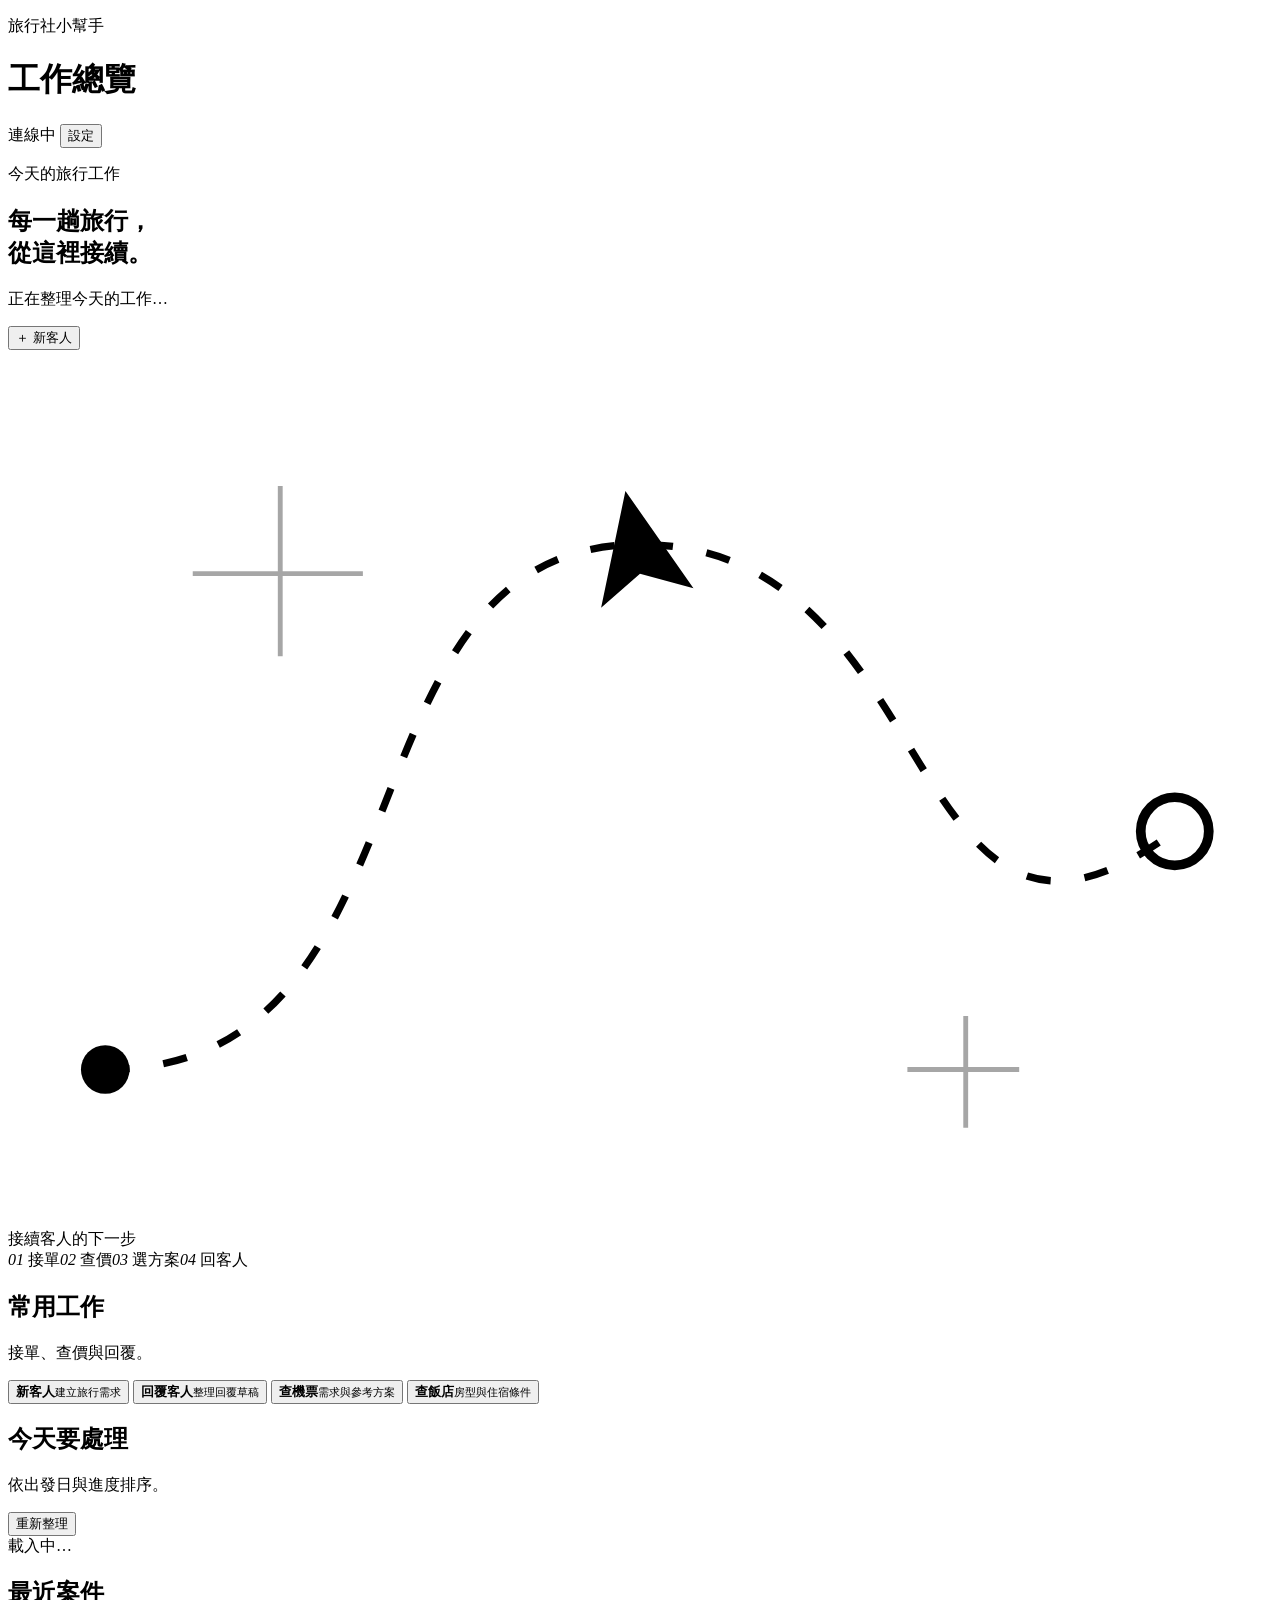
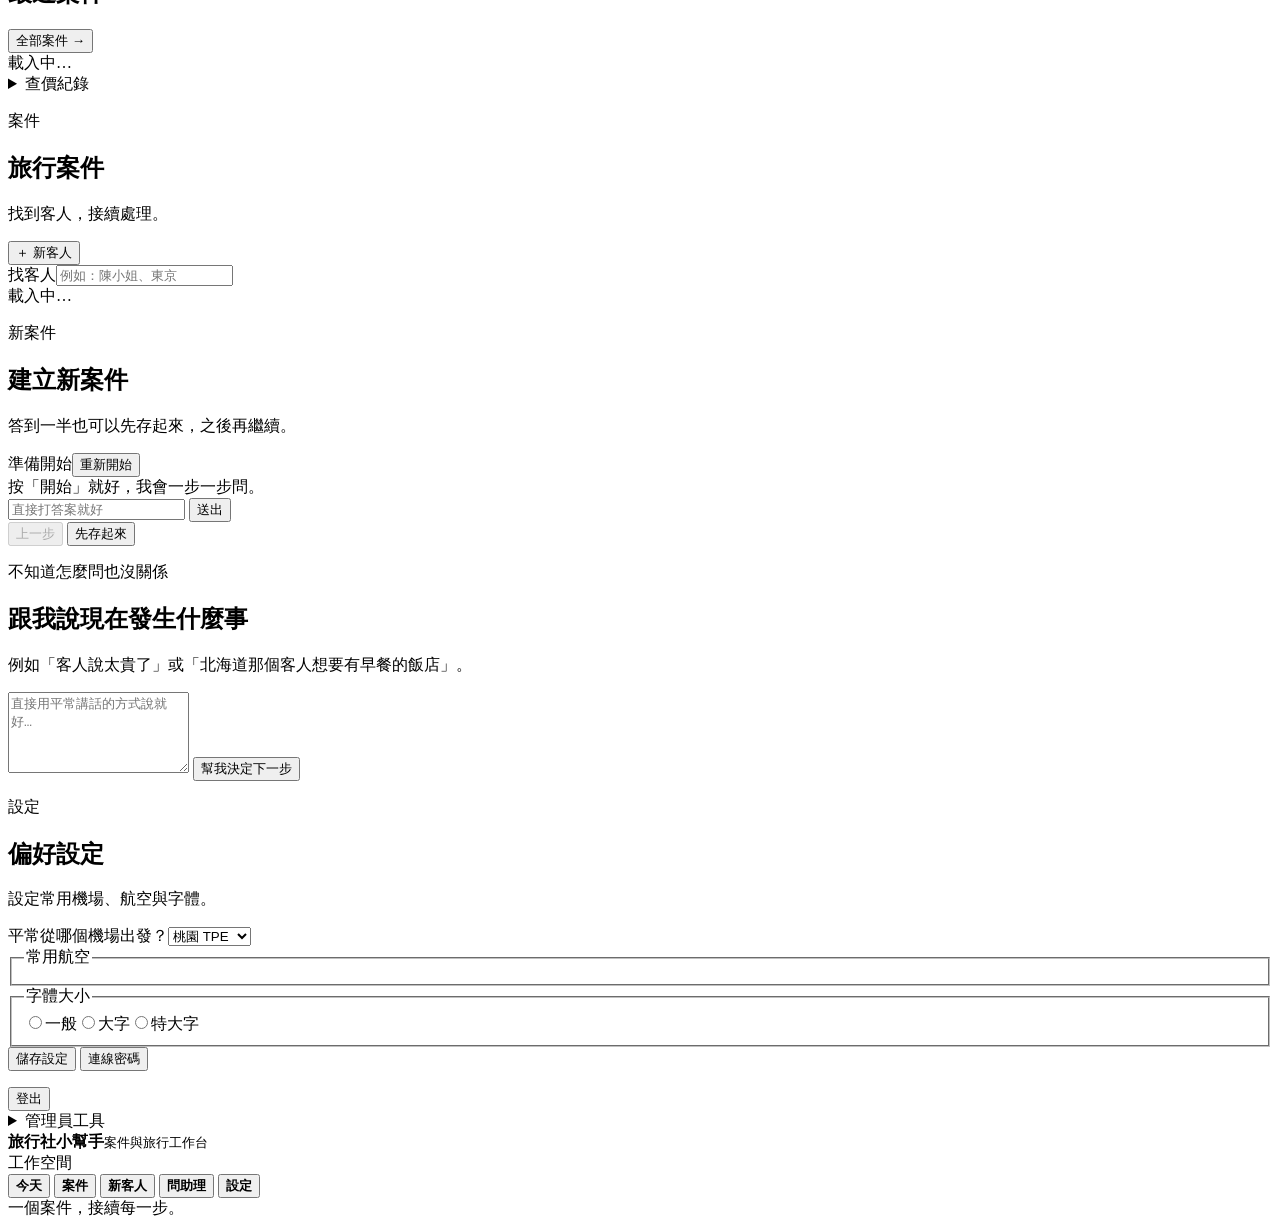
==== app/mom_static/index.html @ 0b6f7917 "Refine Mom Mode with a designed travel workspace" ====
<!doctype html>
<html lang="zh-Hant">
<!-- Mom Travel Desk v0.8.1 -->
<head>
  <meta charset="utf-8">
  <meta name="viewport" content="width=device-width,initial-scale=1,viewport-fit=cover">
  <meta name="theme-color" content="#172b3a">
  <meta name="color-scheme" content="light">
  <title>旅行社小幫手</title>
  <link rel="manifest" href="/static/manifest.webmanifest">
  <link rel="stylesheet" href="/static/style.css">
</head>
<body>
  <div class="app-shell">
    <header class="topbar">
      <div>
        <p class="eyebrow">旅行社小幫手</p>
        <h1 id="viewTitle">工作總覽</h1>
      </div>
      <div class="top-actions">
        <span id="headerIdentity" class="header-identity hidden"></span>
        <span id="connectionBadge" class="status-badge status-neutral">連線中</span>
        <button class="icon-text-button" type="button" data-action="open-settings">設定</button>
      </div>
    </header>

    <main id="main" tabindex="-1">
      <section id="view-today" class="view is-active" data-view="today" aria-labelledby="todayTitle">
        <div class="hero-card">
          <div class="hero-content">
            <p class="section-kicker" id="todayDate">今天的旅行工作</p>
            <h2 id="todayTitle">每一趟旅行，<br>從這裡接續。</h2>
            <p id="todaySummary">正在整理今天的工作…</p>
            <button id="primaryTodayAction" class="primary-button" type="button" data-action="new-case">＋ 新客人</button>
          </div>
          <div class="hero-route" aria-hidden="true">
            <svg viewBox="0 0 260 180" fill="none"><path d="M20 148C90 148 66 40 130 40s53 101 110 59" stroke="currentColor" stroke-width="1.5" stroke-dasharray="5 7"/><circle cx="20" cy="148" r="5" fill="currentColor"/><circle cx="240" cy="99" r="7" stroke="currentColor" stroke-width="2"/><path d="m127 29 14 20-11-3-8 7 5-24Z" fill="currentColor"/><path d="M38 46h35M56 28v35M185 148h23M197 137v23" stroke="currentColor" opacity=".35"/></svg>
            <span>接續客人的下一步</span>
          </div>
          <div class="workflow-rail" aria-label="一般工作流程，非案件進度"><span><i>01</i> 接單</span><span><i>02</i> 查價</span><span><i>03</i> 選方案</span><span><i>04</i> 回客人</span></div>
        </div>

        <section class="section-block" aria-labelledby="quickTitle">
          <div class="section-heading">
            <h2 id="quickTitle">常用工作</h2>
            <p>接單、查價與回覆。</p>
          </div>
          <div class="quick-grid">
            <button class="quick-card" type="button" data-action="new-case"><span class="shortcut-icon" data-icon="person"></span><span><b>新客人</b><small>建立旅行需求</small></span></button>
            <button class="quick-card" type="button" data-action="customer-reply"><span class="shortcut-icon" data-icon="reply"></span><span><b>回覆客人</b><small>整理回覆草稿</small></span></button>
            <button class="quick-card" type="button" data-action="flight-search"><span class="shortcut-icon" data-icon="plane"></span><span><b>查機票</b><small>需求與參考方案</small></span></button>
            <button class="quick-card" type="button" data-action="hotel-search"><span class="shortcut-icon" data-icon="hotel"></span><span><b>查飯店</b><small>房型與住宿條件</small></span></button>
          </div>
        </section>

        <div class="workspace-grid">
        <section class="section-block priority-section" aria-labelledby="priorityTitle">
          <div class="section-heading split">
            <div><h2 id="priorityTitle">今天要處理</h2><p>依出發日與進度排序。</p></div>
            <button class="text-button" type="button" data-action="refresh-home">重新整理</button>
          </div>
          <div id="priorityList" class="stack" role="list" aria-label="優先處理案件"><div class="skeleton-card">載入中…</div></div>
        </section>

        <div class="workspace-side">
        <section class="section-block" aria-labelledby="recentTitle">
          <div class="section-heading split"><h2 id="recentTitle">最近案件</h2><button class="text-button" type="button" data-nav="cases">全部案件 →</button></div>
          <div id="recentCases" class="stack"><div class="skeleton-card">載入中…</div></div>
        </section>
        <details class="section-block search-history">
          <summary id="searchTitle">查價紀錄</summary>
          <div id="searchProgressList" class="stack"><p class="muted">尚無查價紀錄。</p></div>
        </details>
        </div>
        </div>
      </section>

      <section id="view-cases" class="view" data-view="cases" aria-labelledby="casesTitle">
        <div class="page-title-row"><div><p class="section-kicker">案件</p><h2 id="casesTitle">旅行案件</h2><p class="muted">找到客人，接續處理。</p></div><button class="primary-button compact" type="button" data-action="new-case">＋ 新客人</button></div>
        <label class="search-field"><span>找客人</span><input id="caseSearchInput" type="search" autocomplete="off" placeholder="例如：陳小姐、東京"></label>
        <div id="caseList" class="stack"><div class="skeleton-card">載入中…</div></div>
      </section>

      <section id="view-new" class="view" data-view="new" aria-labelledby="newTitle">
        <div class="page-title-row"><div><p class="section-kicker">新案件</p><h2 id="newTitle">建立新案件</h2><p class="muted">答到一半也可以先存起來，之後再繼續。</p></div></div>
        <div class="wizard-card">
          <div class="progress-meta"><span id="wizardProgressLabel">準備開始</span><button id="wizardResetButton" class="text-button" type="button" data-action="guided-reset">重新開始</button></div>
          <div class="progress-track" aria-hidden="true"><div id="wizardProgressBar" class="progress-fill p0"></div></div>
          <div id="wizardQuestion" class="wizard-question">按「開始」就好，我會一步一步問。</div>
          <div id="wizardOptions" class="choice-grid"></div>
          <div class="answer-row">
            <input aria-label="這一題的答案" id="wizardInput" autocomplete="off" placeholder="直接打答案就好">
            <button class="primary-button" type="button" data-action="guided-send">送出</button>
          </div>
          <div class="wizard-actions">
            <button id="wizardBack" class="secondary-button" type="button" data-action="guided-back" disabled>上一步</button>
            <button class="secondary-button" type="button" data-action="guided-save">先存起來</button>
          </div>
        </div>
      </section>

      <section id="view-assistant" class="view" data-view="assistant" aria-labelledby="assistantTitle">
        <div class="page-title-row"><div><p class="section-kicker">不知道怎麼問也沒關係</p><h2 id="assistantTitle">跟我說現在發生什麼事</h2><p class="muted">例如「客人說太貴了」或「北海道那個客人想要有早餐的飯店」。</p></div></div>
        <div class="assistant-box">
          <textarea id="intentInput" rows="5" placeholder="直接用平常講話的方式說就好…"></textarea>
          <button class="primary-button full" type="button" data-action="infer-intent">幫我決定下一步</button>
        </div>
        <div id="intentResults" class="stack"></div>
      </section>

      <section id="view-settings" class="view" data-view="settings" aria-labelledby="settingsTitle">
        <div class="page-title-row"><div><p class="section-kicker">設定</p><h2 id="settingsTitle">偏好設定</h2><p class="muted">設定常用機場、航空與字體。</p></div></div>
        <form id="settingsForm" class="settings-card">
          <label><span>平常從哪個機場出發？</span><select id="defaultOrigin"><option value="TPE">桃園 TPE</option><option value="TSA">松山 TSA</option><option value="KHH">高雄 KHH</option><option value="RMQ">台中 RMQ</option></select></label>
          <fieldset><legend>常用航空</legend><div id="preferredAirlines" class="checkbox-grid"></div></fieldset>
          <fieldset><legend>字體大小</legend><div class="radio-row"><label><input type="radio" name="fontScale" value="normal">一般</label><label><input type="radio" name="fontScale" value="large">大字</label><label><input type="radio" name="fontScale" value="xlarge">特大字</label></div></fieldset>
          <button class="primary-button full" type="submit">儲存設定</button>
          <button class="secondary-button full" id="tokenSettingsButton" type="button" data-action="open-token">連線密碼</button>
          <div id="loginSettings" class="login-settings hidden"><p id="loginIdentity"></p><button class="secondary-button full" type="button" data-action="logout">登出</button></div>
        </form>
        <details class="admin-link" id="adminTools"><summary>管理員工具</summary><p>Browser Lab、官網信任、系統準備度等工程功能放在另一個工作台。</p><a href="/admin">開啟管理員工作台</a></details>
      </section>
    </main>

    <nav class="bottom-nav" aria-label="主要功能">
      <div class="sidebar-brand"><span class="brand-mark" data-icon="plane"></span><div><b>旅行社小幫手</b><small>案件與旅行工作台</small></div></div>
      <div class="nav-caption">工作空間</div>
      <button type="button" class="nav-item is-active" data-nav="today" aria-current="page"><span data-icon="overview"></span><b>今天</b></button>
      <button type="button" class="nav-item" data-nav="cases"><span data-icon="folder"></span><b>案件</b></button>
      <button type="button" class="nav-item nav-new" data-nav="new"><span data-icon="plus"></span><b>新客人</b></button>
      <button type="button" class="nav-item" data-nav="assistant"><span data-icon="reply"></span><b>問助理</b></button>
      <button type="button" class="nav-item" data-nav="settings"><span data-icon="settings"></span><b>設定</b></button>
      <div class="sidebar-note"><span class="note-dot"></span>一個案件，接續每一步。</div>
    </nav>
  </div>

  <dialog id="sheet" class="sheet-dialog"><div class="sheet"><div class="sheet-handle"></div><div class="sheet-head"><h2 id="sheetTitle">處理工作</h2><button type="button" class="close-button" data-action="close-sheet" aria-label="關閉">×</button></div><div id="sheetBody"></div></div></dialog>
  <dialog id="onboardingDialog" class="center-dialog"><form id="onboardingForm" method="dialog" class="dialog-card"><p class="section-kicker">第一次使用</p><h2>先幫您記住兩件事</h2><p class="muted">之後查價就不用每次重填。</p><label><span>平常從哪個機場出發？</span><select id="onboardingOrigin"><option value="TPE">桃園 TPE</option><option value="TSA">松山 TSA</option><option value="KHH">高雄 KHH</option><option value="RMQ">台中 RMQ</option></select></label><fieldset><legend>字體大小</legend><div class="radio-row"><label><input type="radio" name="onboardingFont" value="large" checked>大字</label><label><input type="radio" name="onboardingFont" value="xlarge">特大字</label><label><input type="radio" name="onboardingFont" value="normal">一般</label></div></fieldset><button class="primary-button full" type="submit">開始使用</button></form></dialog>
  <dialog id="loginDialog" class="center-dialog" aria-labelledby="loginTitle" aria-describedby="loginMessage"><div class="dialog-card"><h2 id="loginTitle">請重新登入</h2><p id="loginMessage">登入已過期或暫時無法確認，案件會保留。重新登入後可繼續處理。</p><button class="primary-button full" type="button" data-action="login">重新登入</button></div></dialog>
  <dialog id="tokenDialog" class="center-dialog"><form id="tokenForm" method="dialog" class="dialog-card"><h2>連線密碼</h2><p class="muted">只有系統啟用管理密碼時才需要。密碼只存在這個瀏覽器分頁，不會寫入案件。</p><label><span>管理密碼</span><input id="tokenInput" type="password" autocomplete="off"></label><div class="button-row"><button class="secondary-button" type="button" data-action="clear-token">清除</button><button class="primary-button" type="submit">套用</button></div></form></dialog>
  <div id="toast" class="toast" role="status" aria-live="polite"></div>
  <script src="/static/app.js" defer></script>
</body>
</html>
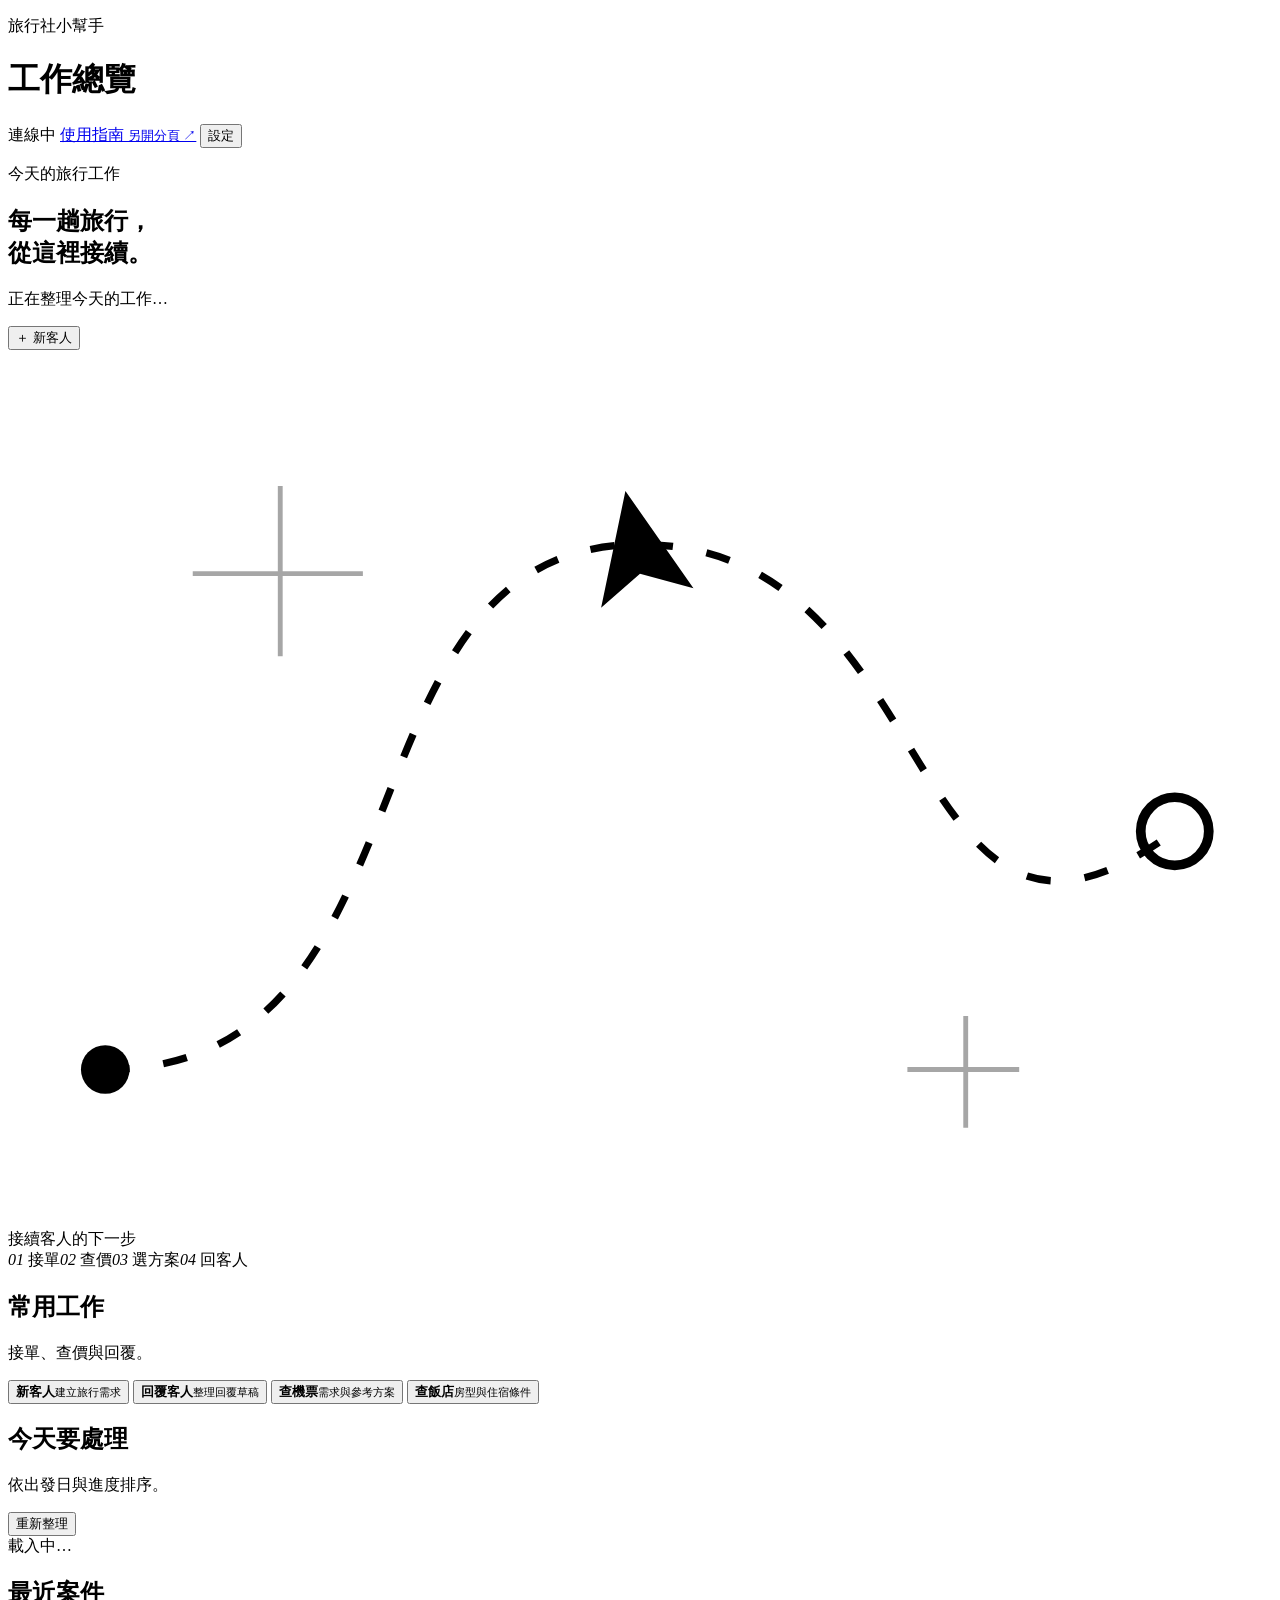
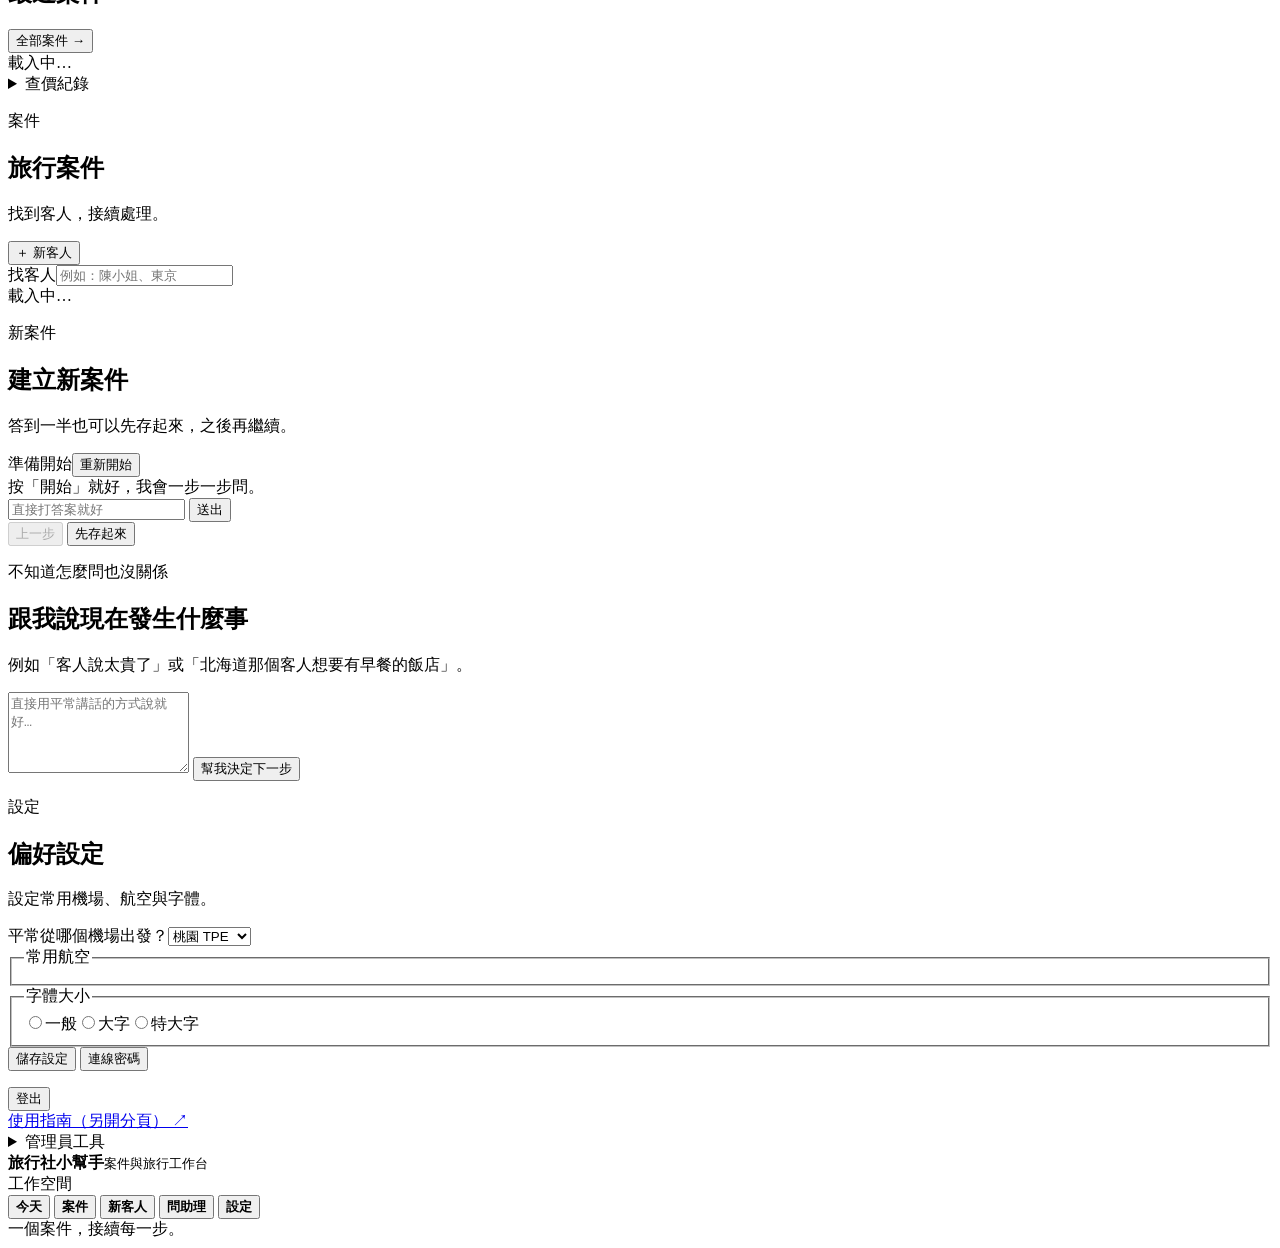
==== commit 145f056a: "Add in-web user guide and audit agency workflow coverage" ====
--- a/app/mom_static/index.html
+++ b/app/mom_static/index.html
@@ -20,6 +20,7 @@
       <div class="top-actions">
         <span id="headerIdentity" class="header-identity hidden"></span>
         <span id="connectionBadge" class="status-badge status-neutral">連線中</span>
+        <a class="guide-link" href="/static/guide.html" target="_blank" rel="noopener">使用指南 <small>另開分頁 ↗</small></a>
         <button class="icon-text-button" type="button" data-action="open-settings">設定</button>
       </div>
     </header>
@@ -118,6 +119,7 @@
           <button class="secondary-button full" id="tokenSettingsButton" type="button" data-action="open-token">連線密碼</button>
           <div id="loginSettings" class="login-settings hidden"><p id="loginIdentity"></p><button class="secondary-button full" type="button" data-action="logout">登出</button></div>
         </form>
+        <a class="settings-guide-link secondary-button" href="/static/guide.html#setup" target="_blank" rel="noopener">使用指南（另開分頁） ↗</a>
         <details class="admin-link" id="adminTools"><summary>管理員工具</summary><p>Browser Lab、官網信任、系統準備度等工程功能放在另一個工作台。</p><a href="/admin">開啟管理員工作台</a></details>
       </section>
     </main>
@@ -134,7 +136,7 @@
     </nav>
   </div>
 
-  <dialog id="sheet" class="sheet-dialog"><div class="sheet"><div class="sheet-handle"></div><div class="sheet-head"><h2 id="sheetTitle">處理工作</h2><button type="button" class="close-button" data-action="close-sheet" aria-label="關閉">×</button></div><div id="sheetBody"></div></div></dialog>
+  <dialog id="sheet" class="sheet-dialog"><div class="sheet"><div class="sheet-handle"></div><div class="sheet-head"><h2 id="sheetTitle">處理工作</h2><a id="sheetHelp" class="guide-link" href="/static/guide.html#start" target="_blank" rel="noopener">操作說明 <small>另開分頁 ↗</small></a><button type="button" class="close-button" data-action="close-sheet" aria-label="關閉">×</button></div><div id="sheetBody"></div></div></dialog>
   <dialog id="onboardingDialog" class="center-dialog"><form id="onboardingForm" method="dialog" class="dialog-card"><p class="section-kicker">第一次使用</p><h2>先幫您記住兩件事</h2><p class="muted">之後查價就不用每次重填。</p><label><span>平常從哪個機場出發？</span><select id="onboardingOrigin"><option value="TPE">桃園 TPE</option><option value="TSA">松山 TSA</option><option value="KHH">高雄 KHH</option><option value="RMQ">台中 RMQ</option></select></label><fieldset><legend>字體大小</legend><div class="radio-row"><label><input type="radio" name="onboardingFont" value="large" checked>大字</label><label><input type="radio" name="onboardingFont" value="xlarge">特大字</label><label><input type="radio" name="onboardingFont" value="normal">一般</label></div></fieldset><button class="primary-button full" type="submit">開始使用</button></form></dialog>
   <dialog id="loginDialog" class="center-dialog" aria-labelledby="loginTitle" aria-describedby="loginMessage"><div class="dialog-card"><h2 id="loginTitle">請重新登入</h2><p id="loginMessage">登入已過期或暫時無法確認，案件會保留。重新登入後可繼續處理。</p><button class="primary-button full" type="button" data-action="login">重新登入</button></div></dialog>
   <dialog id="tokenDialog" class="center-dialog"><form id="tokenForm" method="dialog" class="dialog-card"><h2>連線密碼</h2><p class="muted">只有系統啟用管理密碼時才需要。密碼只存在這個瀏覽器分頁，不會寫入案件。</p><label><span>管理密碼</span><input id="tokenInput" type="password" autocomplete="off"></label><div class="button-row"><button class="secondary-button" type="button" data-action="clear-token">清除</button><button class="primary-button" type="submit">套用</button></div></form></dialog>
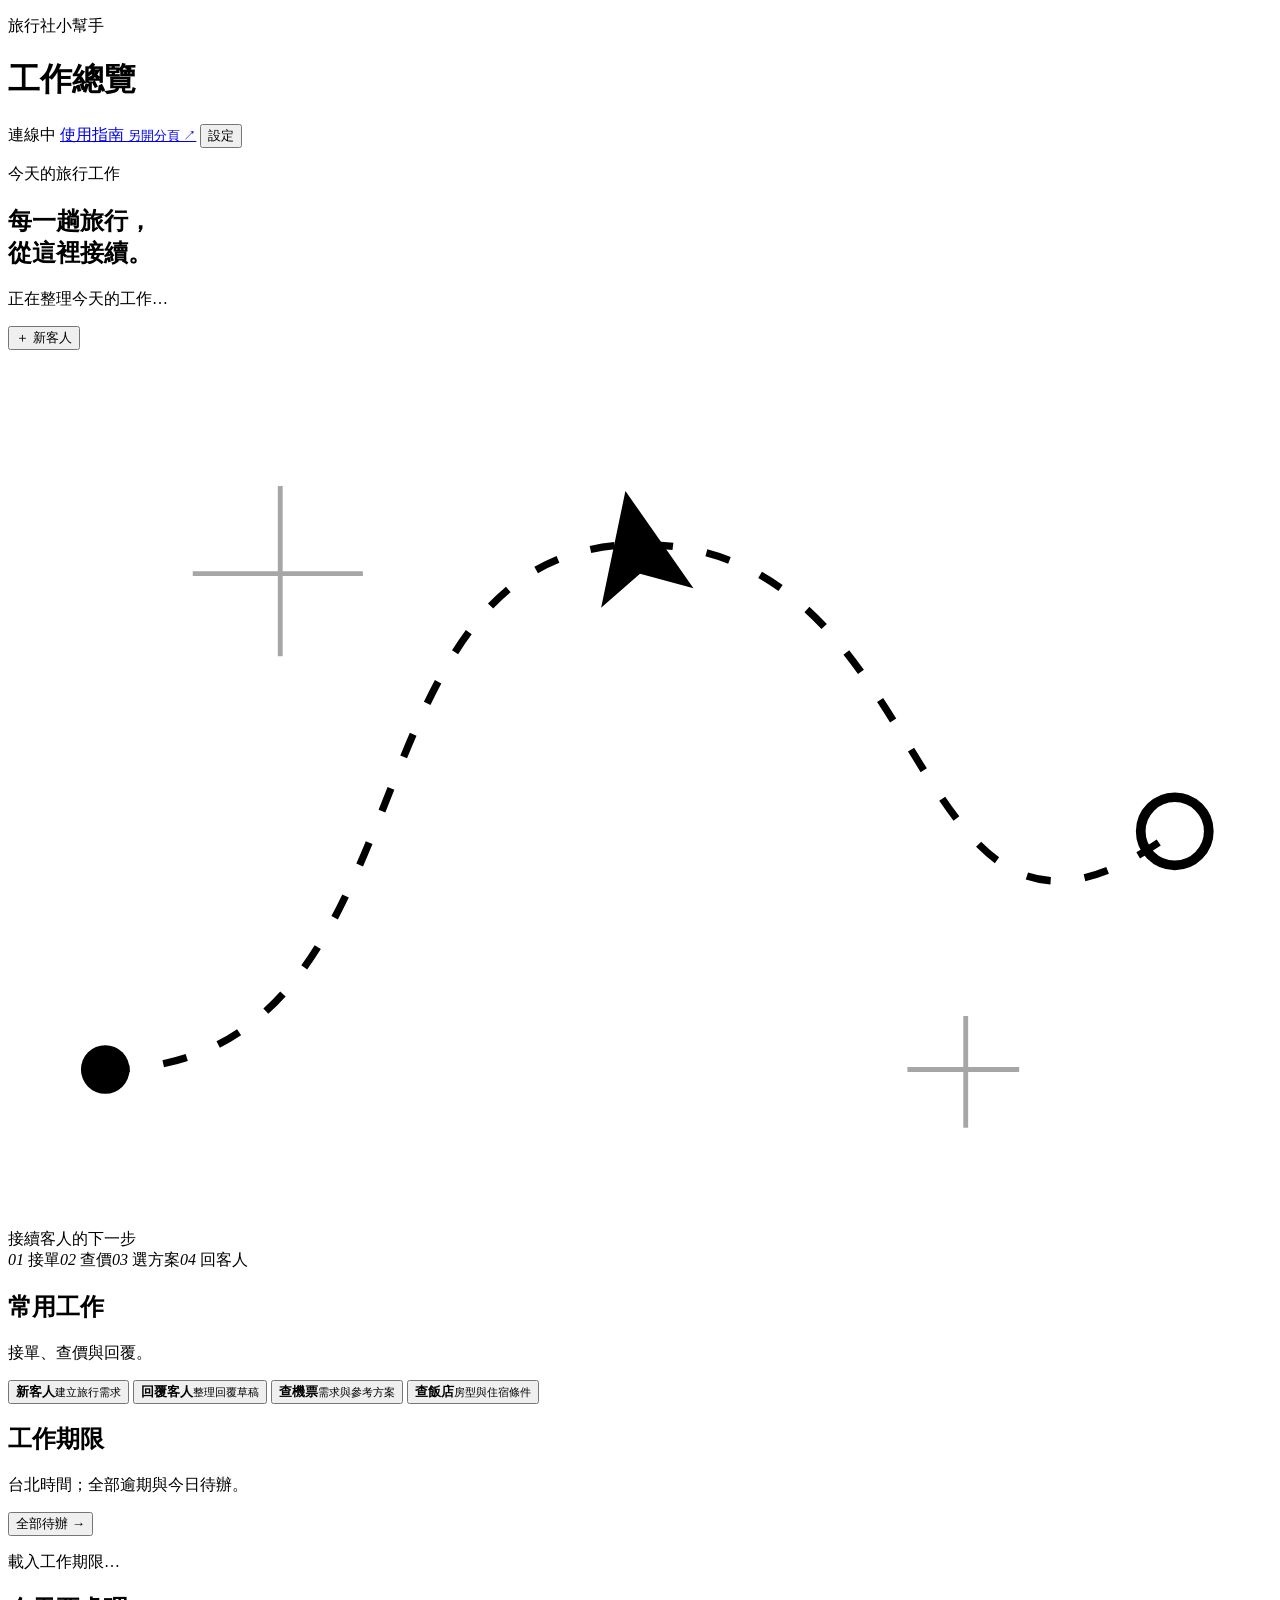
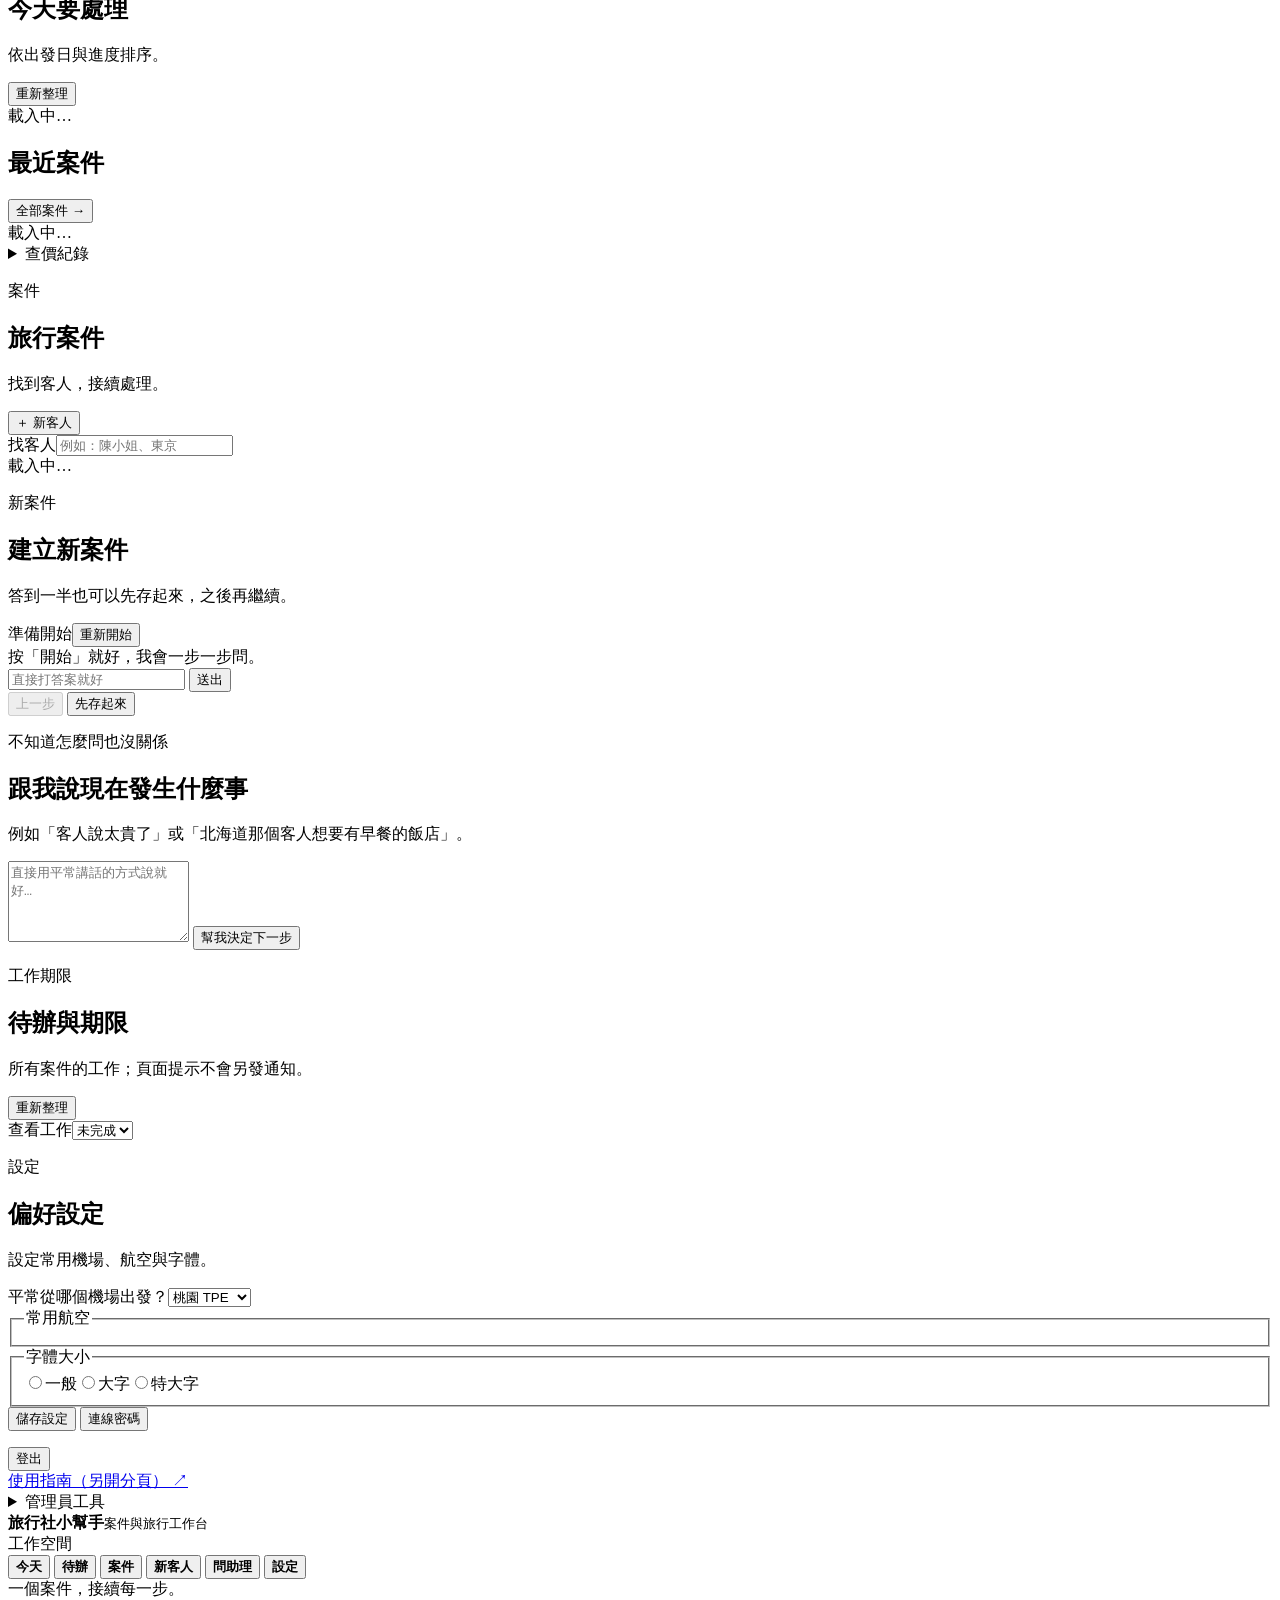
==== commit 6cf09112: "Connect Mom workspace to quotes deadlines and pretrip handoff" ====
--- a/app/mom_static/index.html
+++ b/app/mom_static/index.html
@@ -54,6 +54,7 @@
           </div>
         </section>
 
+        <section class="section-block" aria-labelledby="deadlineHomeTitle"><div class="section-heading split"><div><h2 id="deadlineHomeTitle">工作期限</h2><p>台北時間；全部逾期與今日待辦。</p></div><button class="text-button" type="button" data-nav="tasks">全部待辦 →</button></div><div id="homeDeadlines" class="stack"><p class="muted">載入工作期限…</p></div></section>
         <div class="workspace-grid">
         <section class="section-block priority-section" aria-labelledby="priorityTitle">
           <div class="section-heading split">
@@ -109,6 +110,8 @@
         <div id="intentResults" class="stack"></div>
       </section>
 
+      <section id="view-tasks" class="view" data-view="tasks" aria-labelledby="tasksTitle"><div class="page-title-row"><div><p class="section-kicker">工作期限</p><h2 id="tasksTitle">待辦與期限</h2><p class="muted">所有案件的工作；頁面提示不會另發通知。</p></div><button class="secondary-button compact" type="button" data-action="ops-refresh-tasks">重新整理</button></div><label class="search-field"><span>查看工作</span><select id="taskStatusFilter"><option value="open">未完成</option><option value="done">已完成</option><option value="cancelled">已取消</option></select></label><div id="allDeadlines" class="stack"></div></section>
+
       <section id="view-settings" class="view" data-view="settings" aria-labelledby="settingsTitle">
         <div class="page-title-row"><div><p class="section-kicker">設定</p><h2 id="settingsTitle">偏好設定</h2><p class="muted">設定常用機場、航空與字體。</p></div></div>
         <form id="settingsForm" class="settings-card">
@@ -128,6 +131,7 @@
       <div class="sidebar-brand"><span class="brand-mark" data-icon="plane"></span><div><b>旅行社小幫手</b><small>案件與旅行工作台</small></div></div>
       <div class="nav-caption">工作空間</div>
       <button type="button" class="nav-item is-active" data-nav="today" aria-current="page"><span data-icon="overview"></span><b>今天</b></button>
+      <button type="button" class="nav-item" data-nav="tasks"><span data-icon="tasks"></span><b>待辦</b></button>
       <button type="button" class="nav-item" data-nav="cases"><span data-icon="folder"></span><b>案件</b></button>
       <button type="button" class="nav-item nav-new" data-nav="new"><span data-icon="plus"></span><b>新客人</b></button>
       <button type="button" class="nav-item" data-nav="assistant"><span data-icon="reply"></span><b>問助理</b></button>
@@ -136,11 +140,12 @@
     </nav>
   </div>
 
-  <dialog id="sheet" class="sheet-dialog"><div class="sheet"><div class="sheet-handle"></div><div class="sheet-head"><h2 id="sheetTitle">處理工作</h2><a id="sheetHelp" class="guide-link" href="/static/guide.html#start" target="_blank" rel="noopener">操作說明 <small>另開分頁 ↗</small></a><button type="button" class="close-button" data-action="close-sheet" aria-label="關閉">×</button></div><div id="sheetBody"></div></div></dialog>
+  <dialog id="sheet" class="sheet-dialog" aria-labelledby="sheetTitle"><div class="sheet"><div class="sheet-handle"></div><div class="sheet-head"><button type="button" id="sheetBack" class="text-button hidden">返回案件</button><h2 id="sheetTitle">處理工作</h2><a id="sheetHelp" class="guide-link" href="/static/guide.html#start" target="_blank" rel="noopener">操作說明 <small>另開分頁 ↗</small></a><button type="button" class="close-button" data-action="close-sheet" aria-label="關閉">×</button></div><div id="sheetBody"></div></div></dialog>
   <dialog id="onboardingDialog" class="center-dialog"><form id="onboardingForm" method="dialog" class="dialog-card"><p class="section-kicker">第一次使用</p><h2>先幫您記住兩件事</h2><p class="muted">之後查價就不用每次重填。</p><label><span>平常從哪個機場出發？</span><select id="onboardingOrigin"><option value="TPE">桃園 TPE</option><option value="TSA">松山 TSA</option><option value="KHH">高雄 KHH</option><option value="RMQ">台中 RMQ</option></select></label><fieldset><legend>字體大小</legend><div class="radio-row"><label><input type="radio" name="onboardingFont" value="large" checked>大字</label><label><input type="radio" name="onboardingFont" value="xlarge">特大字</label><label><input type="radio" name="onboardingFont" value="normal">一般</label></div></fieldset><button class="primary-button full" type="submit">開始使用</button></form></dialog>
-  <dialog id="loginDialog" class="center-dialog" aria-labelledby="loginTitle" aria-describedby="loginMessage"><div class="dialog-card"><h2 id="loginTitle">請重新登入</h2><p id="loginMessage">登入已過期或暫時無法確認，案件會保留。重新登入後可繼續處理。</p><button class="primary-button full" type="button" data-action="login">重新登入</button></div></dialog>
+  <dialog id="loginDialog" class="center-dialog" aria-labelledby="loginTitle" aria-describedby="loginMessage"><div class="dialog-card"><h2 id="loginTitle">請重新登入</h2><p id="loginMessage">請先在另一個分頁登入，再回來繼續。原案件與未送出的文字保留在本分頁。</p><a class="secondary-button full login-link" href="/" target="_blank" rel="noopener">開啟登入頁（另開分頁）</a><button class="primary-button full" type="button" data-action="login">我已登入，繼續處理</button></div></dialog>
   <dialog id="tokenDialog" class="center-dialog"><form id="tokenForm" method="dialog" class="dialog-card"><h2>連線密碼</h2><p class="muted">只有系統啟用管理密碼時才需要。密碼只存在這個瀏覽器分頁，不會寫入案件。</p><label><span>管理密碼</span><input id="tokenInput" type="password" autocomplete="off"></label><div class="button-row"><button class="secondary-button" type="button" data-action="clear-token">清除</button><button class="primary-button" type="submit">套用</button></div></form></dialog>
   <div id="toast" class="toast" role="status" aria-live="polite"></div>
   <script src="/static/app.js" defer></script>
+  <script src="/static/operations.js" defer></script>
 </body>
 </html>
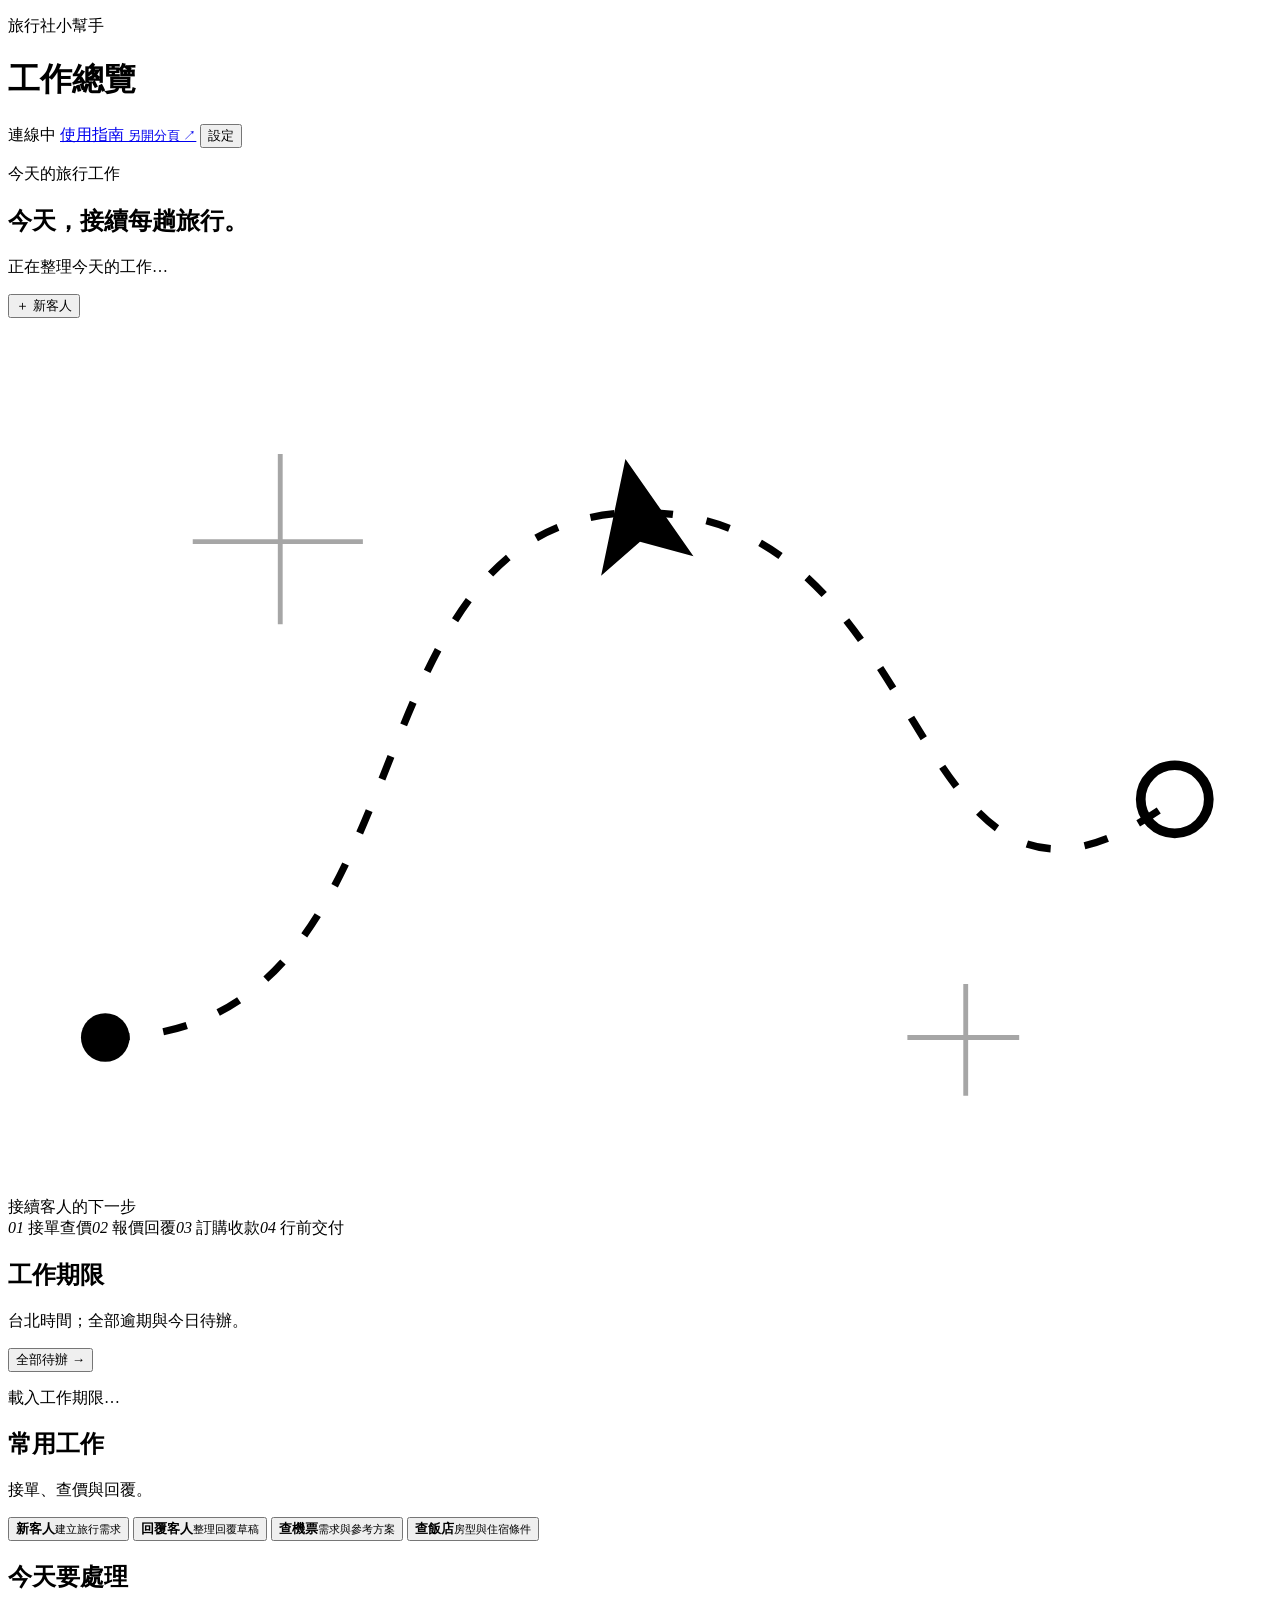
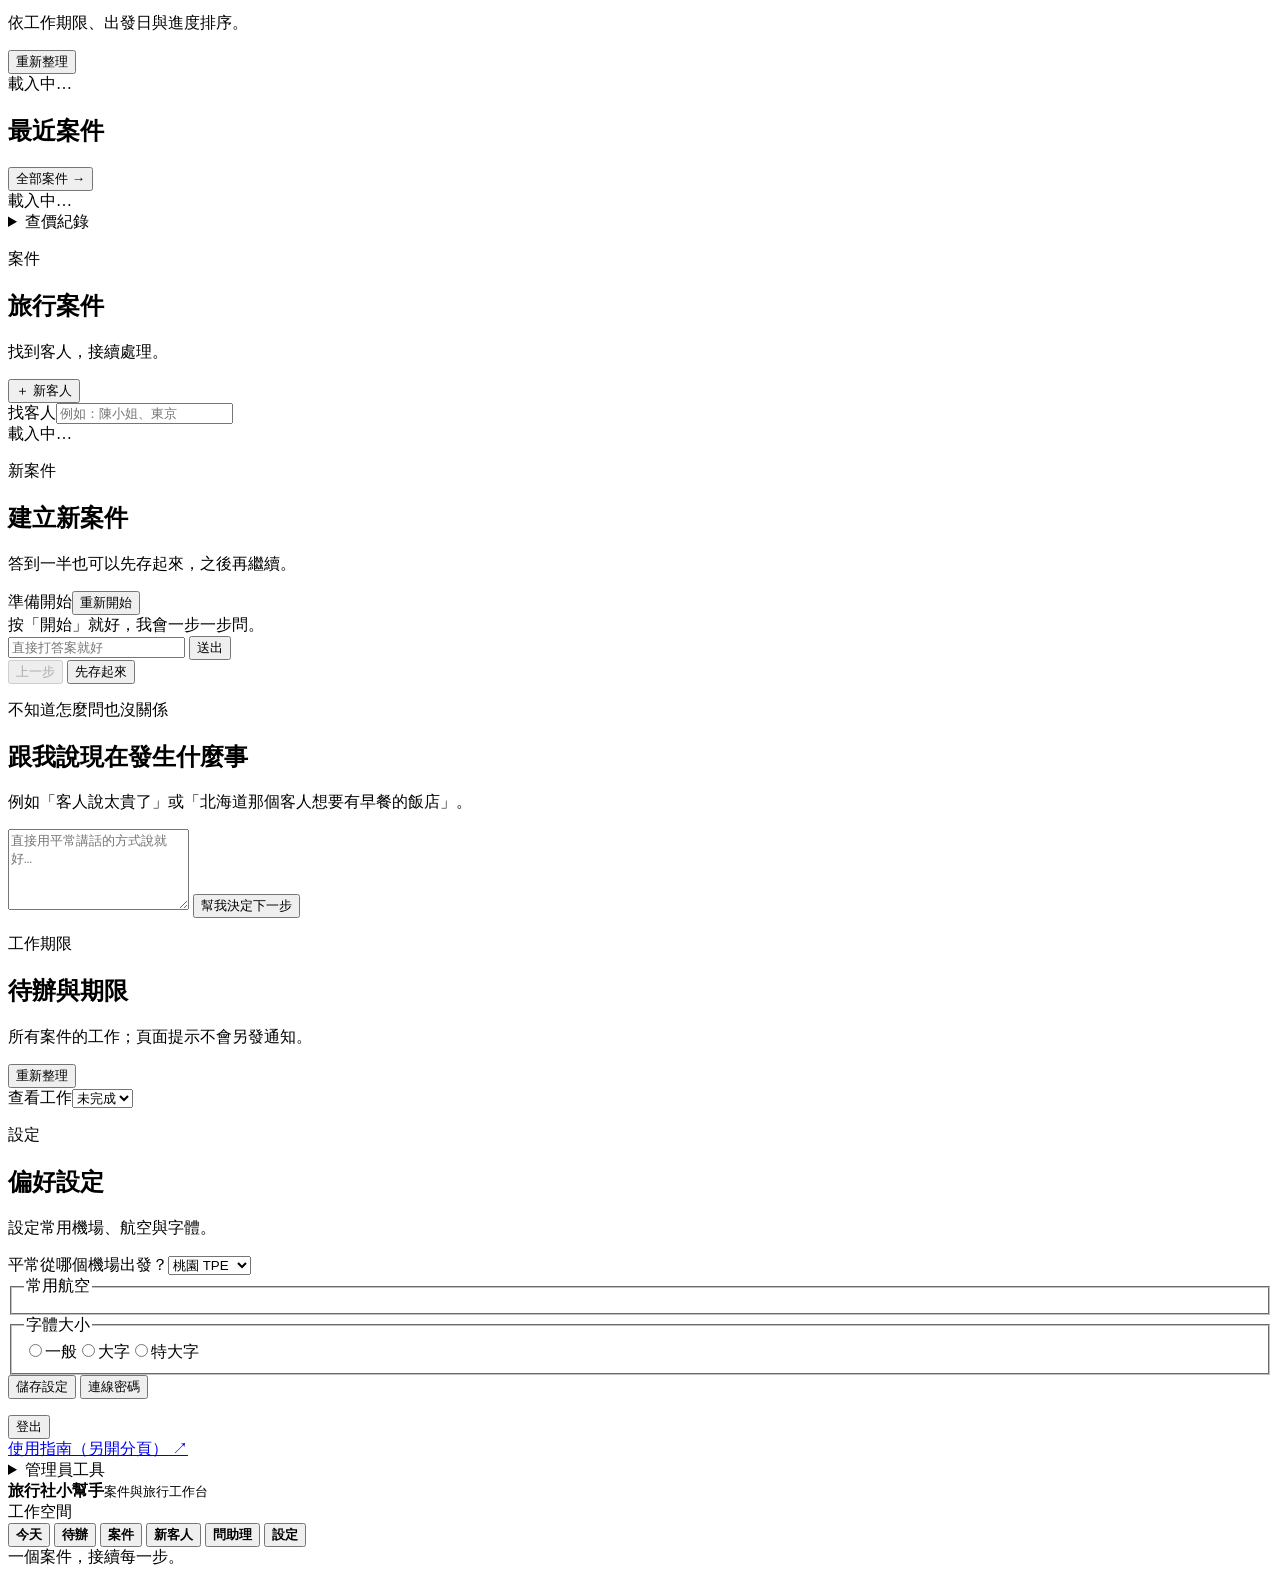
==== commit 8c130099: "Harden agency document verification and simplify Mom workspace" ====
--- a/app/mom_static/index.html
+++ b/app/mom_static/index.html
@@ -26,11 +26,12 @@
     </header>
 
     <main id="main" tabindex="-1">
+      <div id="bootstrapNotices" class="stack"></div>
       <section id="view-today" class="view is-active" data-view="today" aria-labelledby="todayTitle">
         <div class="hero-card">
           <div class="hero-content">
             <p class="section-kicker" id="todayDate">今天的旅行工作</p>
-            <h2 id="todayTitle">每一趟旅行，<br>從這裡接續。</h2>
+            <h2 id="todayTitle">今天，接續每趟旅行。</h2>
             <p id="todaySummary">正在整理今天的工作…</p>
             <button id="primaryTodayAction" class="primary-button" type="button" data-action="new-case">＋ 新客人</button>
           </div>
@@ -38,9 +39,10 @@
             <svg viewBox="0 0 260 180" fill="none"><path d="M20 148C90 148 66 40 130 40s53 101 110 59" stroke="currentColor" stroke-width="1.5" stroke-dasharray="5 7"/><circle cx="20" cy="148" r="5" fill="currentColor"/><circle cx="240" cy="99" r="7" stroke="currentColor" stroke-width="2"/><path d="m127 29 14 20-11-3-8 7 5-24Z" fill="currentColor"/><path d="M38 46h35M56 28v35M185 148h23M197 137v23" stroke="currentColor" opacity=".35"/></svg>
             <span>接續客人的下一步</span>
           </div>
-          <div class="workflow-rail" aria-label="一般工作流程，非案件進度"><span><i>01</i> 接單</span><span><i>02</i> 查價</span><span><i>03</i> 選方案</span><span><i>04</i> 回客人</span></div>
+          <div class="workflow-rail" aria-label="一般工作流程，非案件進度"><span><i>01</i> 接單查價</span><span><i>02</i> 報價回覆</span><span><i>03</i> 訂購收款</span><span><i>04</i> 行前交付</span></div>
         </div>
 
+        <section class="section-block" aria-labelledby="deadlineHomeTitle"><div class="section-heading split"><div><h2 id="deadlineHomeTitle">工作期限</h2><p>台北時間；全部逾期與今日待辦。</p></div><button class="text-button" type="button" data-nav="tasks">全部待辦 →</button></div><div id="homeDeadlines" class="stack"><p class="muted">載入工作期限…</p></div></section>
         <section class="section-block" aria-labelledby="quickTitle">
           <div class="section-heading">
             <h2 id="quickTitle">常用工作</h2>
@@ -54,11 +56,11 @@
           </div>
         </section>
 
-        <section class="section-block" aria-labelledby="deadlineHomeTitle"><div class="section-heading split"><div><h2 id="deadlineHomeTitle">工作期限</h2><p>台北時間；全部逾期與今日待辦。</p></div><button class="text-button" type="button" data-nav="tasks">全部待辦 →</button></div><div id="homeDeadlines" class="stack"><p class="muted">載入工作期限…</p></div></section>
+
         <div class="workspace-grid">
         <section class="section-block priority-section" aria-labelledby="priorityTitle">
           <div class="section-heading split">
-            <div><h2 id="priorityTitle">今天要處理</h2><p>依出發日與進度排序。</p></div>
+            <div><h2 id="priorityTitle">今天要處理</h2><p>依工作期限、出發日與進度排序。</p></div>
             <button class="text-button" type="button" data-action="refresh-home">重新整理</button>
           </div>
           <div id="priorityList" class="stack" role="list" aria-label="優先處理案件"><div class="skeleton-card">載入中…</div></div>
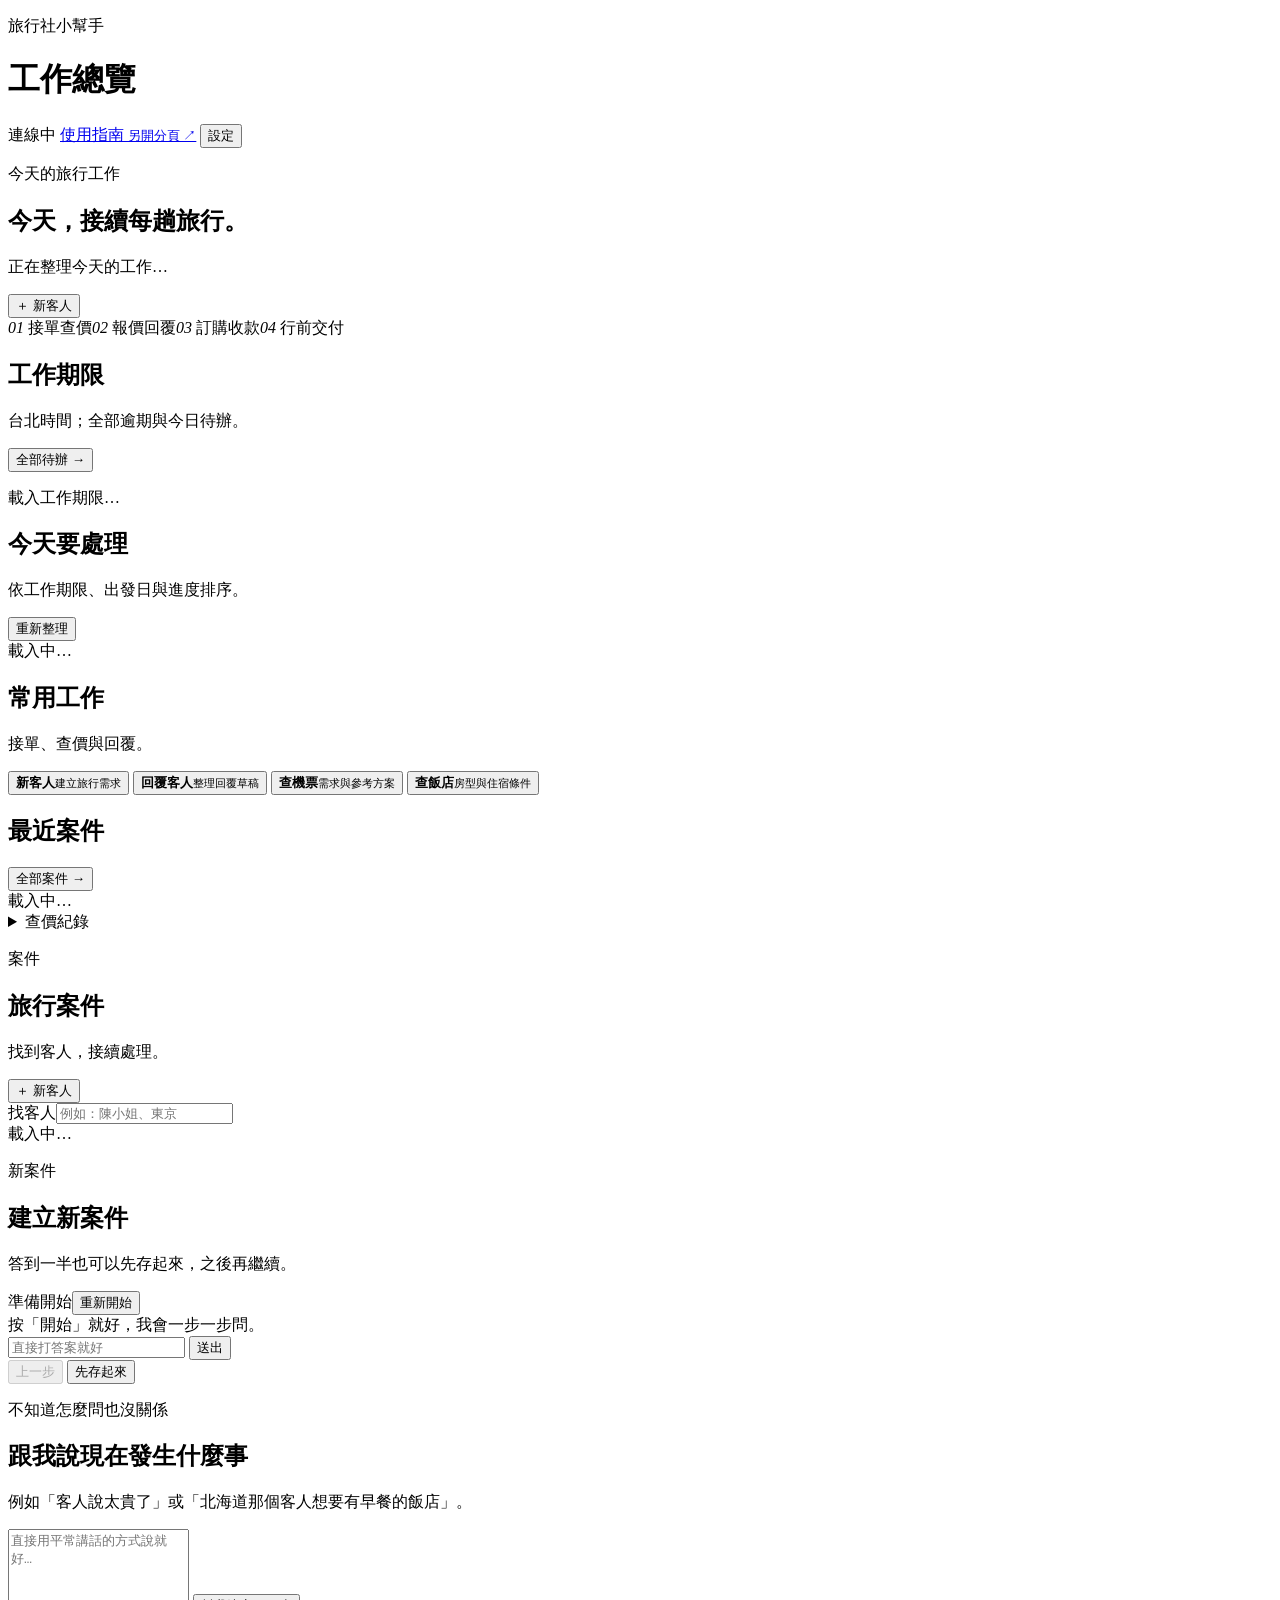
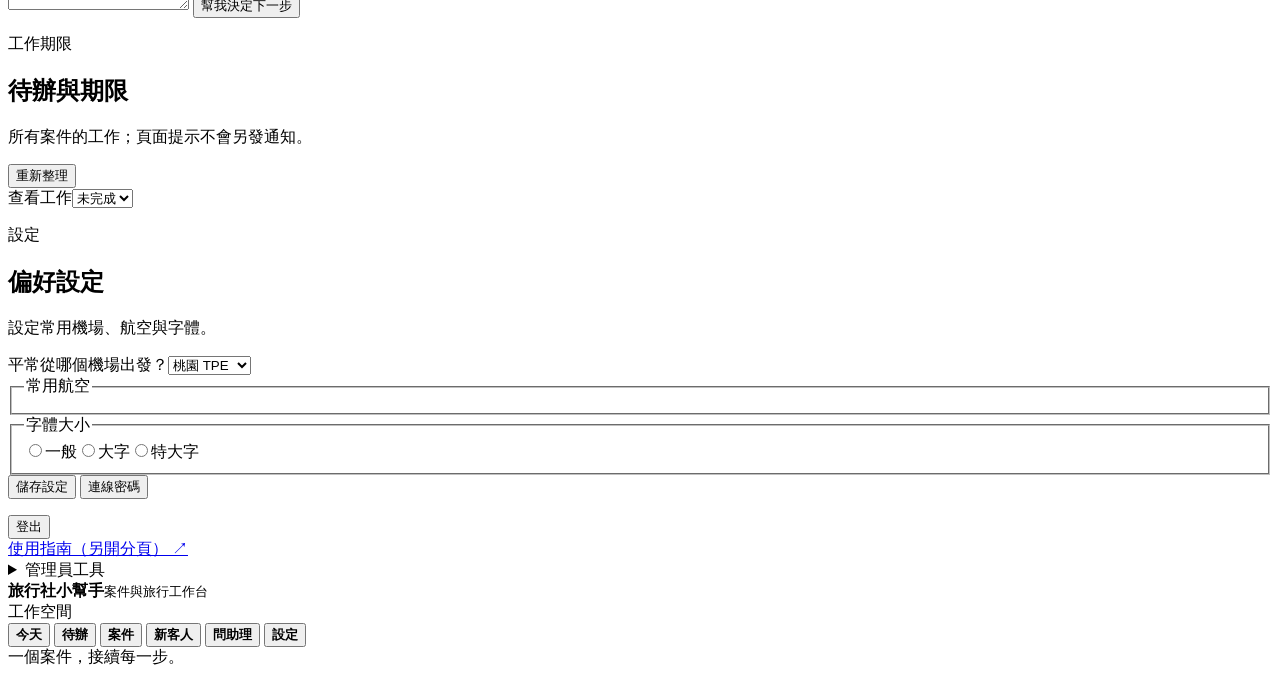
==== commit 52483311: "ui: refine Mom workspace hierarchy and responsive case sheets" ====
--- a/app/mom_static/index.html
+++ b/app/mom_static/index.html
@@ -33,16 +33,25 @@
             <p class="section-kicker" id="todayDate">今天的旅行工作</p>
             <h2 id="todayTitle">今天，接續每趟旅行。</h2>
             <p id="todaySummary">正在整理今天的工作…</p>
+          </div>
+          <div class="hero-action">
             <button id="primaryTodayAction" class="primary-button" type="button" data-action="new-case">＋ 新客人</button>
-          </div>
-          <div class="hero-route" aria-hidden="true">
-            <svg viewBox="0 0 260 180" fill="none"><path d="M20 148C90 148 66 40 130 40s53 101 110 59" stroke="currentColor" stroke-width="1.5" stroke-dasharray="5 7"/><circle cx="20" cy="148" r="5" fill="currentColor"/><circle cx="240" cy="99" r="7" stroke="currentColor" stroke-width="2"/><path d="m127 29 14 20-11-3-8 7 5-24Z" fill="currentColor"/><path d="M38 46h35M56 28v35M185 148h23M197 137v23" stroke="currentColor" opacity=".35"/></svg>
-            <span>接續客人的下一步</span>
           </div>
           <div class="workflow-rail" aria-label="一般工作流程，非案件進度"><span><i>01</i> 接單查價</span><span><i>02</i> 報價回覆</span><span><i>03</i> 訂購收款</span><span><i>04</i> 行前交付</span></div>
         </div>
 
         <section class="section-block" aria-labelledby="deadlineHomeTitle"><div class="section-heading split"><div><h2 id="deadlineHomeTitle">工作期限</h2><p>台北時間；全部逾期與今日待辦。</p></div><button class="text-button" type="button" data-nav="tasks">全部待辦 →</button></div><div id="homeDeadlines" class="stack"><p class="muted">載入工作期限…</p></div></section>
+
+        <div class="workspace-grid">
+        <section class="section-block priority-section" aria-labelledby="priorityTitle">
+          <div class="section-heading split">
+            <div><h2 id="priorityTitle">今天要處理</h2><p>依工作期限、出發日與進度排序。</p></div>
+            <button class="text-button" type="button" data-action="refresh-home">重新整理</button>
+          </div>
+          <div id="priorityList" class="stack" role="list" aria-label="優先處理案件"><div class="skeleton-card">載入中…</div></div>
+        </section>
+
+        <div class="workspace-side">
         <section class="section-block" aria-labelledby="quickTitle">
           <div class="section-heading">
             <h2 id="quickTitle">常用工作</h2>
@@ -55,18 +64,6 @@
             <button class="quick-card" type="button" data-action="hotel-search"><span class="shortcut-icon" data-icon="hotel"></span><span><b>查飯店</b><small>房型與住宿條件</small></span></button>
           </div>
         </section>
-
-
-        <div class="workspace-grid">
-        <section class="section-block priority-section" aria-labelledby="priorityTitle">
-          <div class="section-heading split">
-            <div><h2 id="priorityTitle">今天要處理</h2><p>依工作期限、出發日與進度排序。</p></div>
-            <button class="text-button" type="button" data-action="refresh-home">重新整理</button>
-          </div>
-          <div id="priorityList" class="stack" role="list" aria-label="優先處理案件"><div class="skeleton-card">載入中…</div></div>
-        </section>
-
-        <div class="workspace-side">
         <section class="section-block" aria-labelledby="recentTitle">
           <div class="section-heading split"><h2 id="recentTitle">最近案件</h2><button class="text-button" type="button" data-nav="cases">全部案件 →</button></div>
           <div id="recentCases" class="stack"><div class="skeleton-card">載入中…</div></div>
@@ -116,6 +113,7 @@
 
       <section id="view-settings" class="view" data-view="settings" aria-labelledby="settingsTitle">
         <div class="page-title-row"><div><p class="section-kicker">設定</p><h2 id="settingsTitle">偏好設定</h2><p class="muted">設定常用機場、航空與字體。</p></div></div>
+        <div id="reminderReadiness" aria-live="polite"></div>
         <form id="settingsForm" class="settings-card">
           <label><span>平常從哪個機場出發？</span><select id="defaultOrigin"><option value="TPE">桃園 TPE</option><option value="TSA">松山 TSA</option><option value="KHH">高雄 KHH</option><option value="RMQ">台中 RMQ</option></select></label>
           <fieldset><legend>常用航空</legend><div id="preferredAirlines" class="checkbox-grid"></div></fieldset>
@@ -142,12 +140,18 @@
     </nav>
   </div>
 
-  <dialog id="sheet" class="sheet-dialog" aria-labelledby="sheetTitle"><div class="sheet"><div class="sheet-handle"></div><div class="sheet-head"><button type="button" id="sheetBack" class="text-button hidden">返回案件</button><h2 id="sheetTitle">處理工作</h2><a id="sheetHelp" class="guide-link" href="/static/guide.html#start" target="_blank" rel="noopener">操作說明 <small>另開分頁 ↗</small></a><button type="button" class="close-button" data-action="close-sheet" aria-label="關閉">×</button></div><div id="sheetBody"></div></div></dialog>
+  <dialog id="sheet" class="sheet-dialog" aria-labelledby="sheetTitle"><div class="sheet"><div class="sheet-handle"></div><div class="sheet-head"><button type="button" id="sheetBack" class="text-button hidden">返回案件</button><h2 id="sheetTitle"><span id="sheetTitleText">處理工作</span></h2><a id="sheetHelp" class="guide-link" href="/static/guide.html#start" target="_blank" rel="noopener">操作說明 <small>另開分頁 ↗</small></a><button type="button" class="close-button" data-action="close-sheet" aria-label="關閉">×</button></div><div id="sheetBody"></div></div></dialog>
   <dialog id="onboardingDialog" class="center-dialog"><form id="onboardingForm" method="dialog" class="dialog-card"><p class="section-kicker">第一次使用</p><h2>先幫您記住兩件事</h2><p class="muted">之後查價就不用每次重填。</p><label><span>平常從哪個機場出發？</span><select id="onboardingOrigin"><option value="TPE">桃園 TPE</option><option value="TSA">松山 TSA</option><option value="KHH">高雄 KHH</option><option value="RMQ">台中 RMQ</option></select></label><fieldset><legend>字體大小</legend><div class="radio-row"><label><input type="radio" name="onboardingFont" value="large" checked>大字</label><label><input type="radio" name="onboardingFont" value="xlarge">特大字</label><label><input type="radio" name="onboardingFont" value="normal">一般</label></div></fieldset><button class="primary-button full" type="submit">開始使用</button></form></dialog>
   <dialog id="loginDialog" class="center-dialog" aria-labelledby="loginTitle" aria-describedby="loginMessage"><div class="dialog-card"><h2 id="loginTitle">請重新登入</h2><p id="loginMessage">請先在另一個分頁登入，再回來繼續。原案件與未送出的文字保留在本分頁。</p><a class="secondary-button full login-link" href="/" target="_blank" rel="noopener">開啟登入頁（另開分頁）</a><button class="primary-button full" type="button" data-action="login">我已登入，繼續處理</button></div></dialog>
   <dialog id="tokenDialog" class="center-dialog"><form id="tokenForm" method="dialog" class="dialog-card"><h2>連線密碼</h2><p class="muted">只有系統啟用管理密碼時才需要。密碼只存在這個瀏覽器分頁，不會寫入案件。</p><label><span>管理密碼</span><input id="tokenInput" type="password" autocomplete="off"></label><div class="button-row"><button class="secondary-button" type="button" data-action="clear-token">清除</button><button class="primary-button" type="submit">套用</button></div></form></dialog>
   <div id="toast" class="toast" role="status" aria-live="polite"></div>
   <script src="/static/app.js" defer></script>
+  <script src="/static/private-forms.js" defer></script>
+  <script src="/static/command-forms.js" defer></script>
   <script src="/static/operations.js" defer></script>
+  <script src="/static/travel-files.js" defer></script>
+  <script src="/static/service-orders.js" defer></script>
+  <script src="/static/crm.js" defer></script>
+  <script src="/static/reminders.js" defer></script>
 </body>
 </html>
